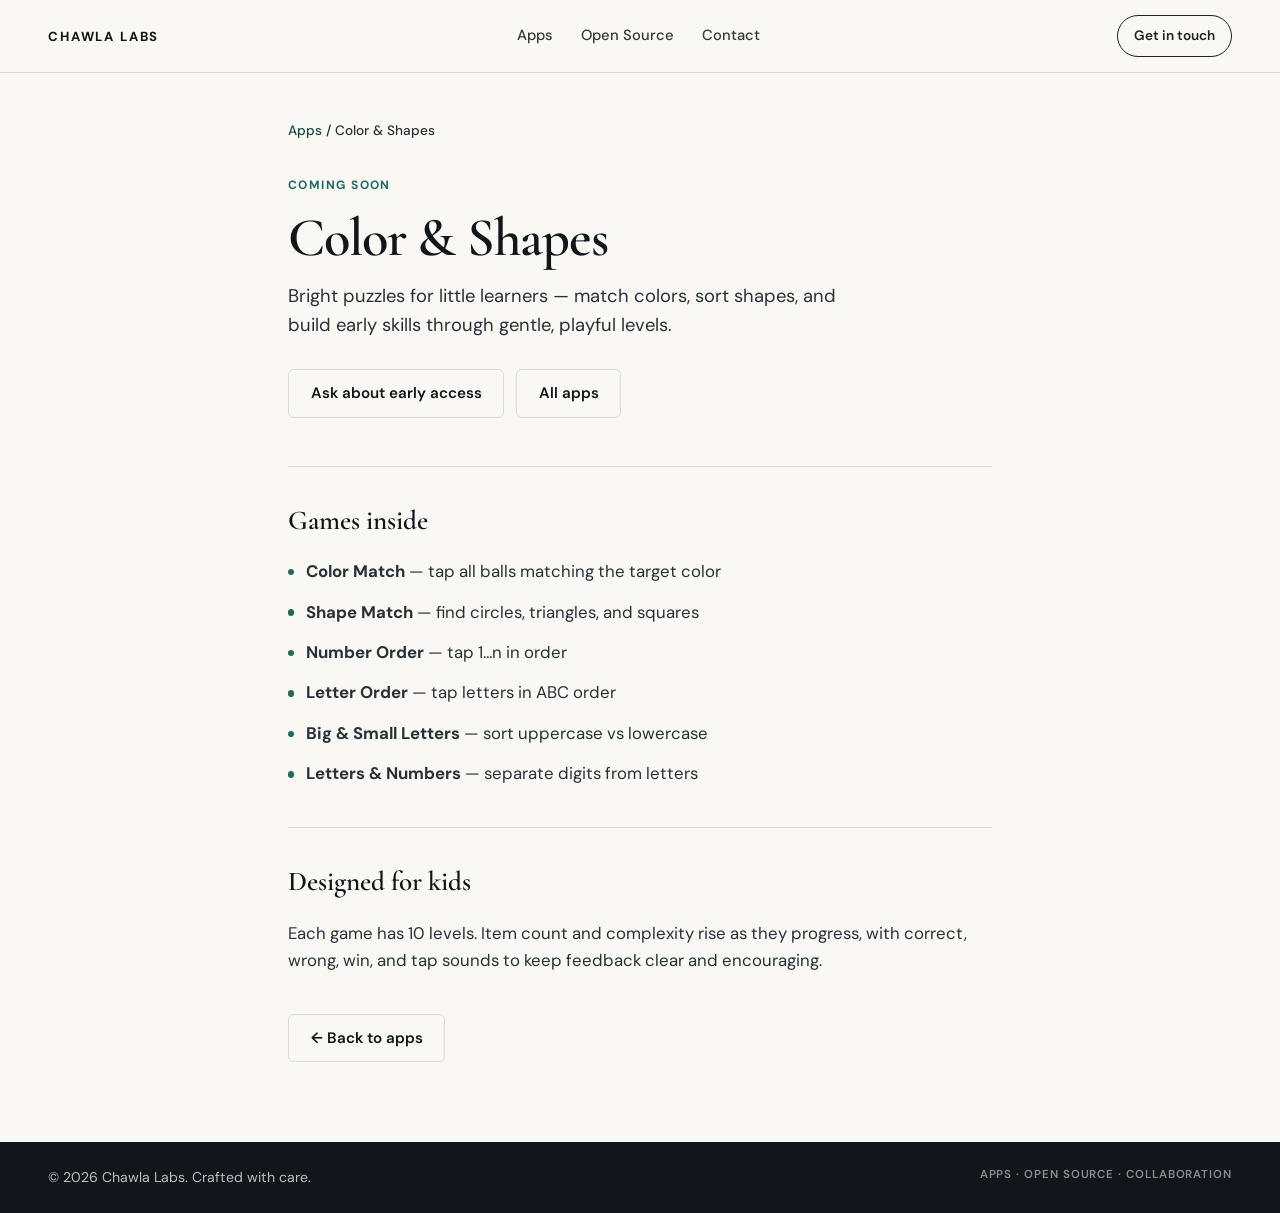
==== apps/color-shapes.html @ fd910014 "added website" ====
<!DOCTYPE html>
<html lang="en">
  <head>
    <meta charset="UTF-8" />
    <meta name="viewport" content="width=device-width, initial-scale=1.0" />
    <title>Color &amp; Shapes — Chawla Labs</title>
    <meta
      name="description"
      content="Color & Shapes — kids learning games for matching colors, shapes, numbers, and letters. Coming soon from Chawla Labs."
    />
    <link rel="preconnect" href="https://fonts.googleapis.com" />
    <link rel="preconnect" href="https://fonts.gstatic.com" crossorigin />
    <link
      href="https://fonts.googleapis.com/css2?family=Cormorant+Garamond:ital,wght@0,500;0,600;1,500&family=DM+Sans:opsz,wght@9..40,400;9..40,500;9..40,600;9..40,700&display=swap"
      rel="stylesheet"
    />
    <link rel="stylesheet" href="../styles.css" />
  </head>
  <body class="page-app">
    <a class="skip-link" href="#main">Skip to content</a>

    <header class="site-header is-solid" data-reveal>
      <a class="logo" href="../index.html">Chawla Labs</a>
      <nav class="nav" aria-label="Primary">
        <a href="../index.html#apps">Apps</a>
        <a href="../index.html#open-source">Open Source</a>
        <a href="../index.html#contact">Contact</a>
      </nav>
      <a class="nav-cta" href="../index.html#contact">Get in touch</a>
    </header>

    <main id="main" class="app-page">
      <div class="app-page-inner">
        <p class="app-crumb" data-reveal>
          <a href="../index.html#apps">Apps</a> / Color &amp; Shapes
        </p>

        <p class="app-status" data-reveal>Coming soon</p>
        <h1 data-reveal>Color &amp; Shapes</h1>
        <p class="app-lead" data-reveal>
          Bright puzzles for little learners — match colors, sort shapes, and
          build early skills through gentle, playful levels.
        </p>

        <div class="app-actions" data-reveal>
          <a class="btn btn-ghost btn-ghost-ink" href="../index.html#contact">
            Ask about early access
          </a>
          <a class="btn btn-ghost btn-ghost-ink" href="../index.html#apps">
            All apps
          </a>
        </div>

        <section class="app-block" data-reveal>
          <h2>Games inside</h2>
          <ul class="app-features">
            <li><strong>Color Match</strong> — tap all balls matching the target color</li>
            <li><strong>Shape Match</strong> — find circles, triangles, and squares</li>
            <li><strong>Number Order</strong> — tap 1…n in order</li>
            <li><strong>Letter Order</strong> — tap letters in ABC order</li>
            <li><strong>Big &amp; Small Letters</strong> — sort uppercase vs lowercase</li>
            <li><strong>Letters &amp; Numbers</strong> — separate digits from letters</li>
          </ul>
        </section>

        <section class="app-block" data-reveal>
          <h2>Designed for kids</h2>
          <p>
            Each game has 10 levels. Item count and complexity rise as they
            progress, with correct, wrong, win, and tap sounds to keep feedback
            clear and encouraging.
          </p>
        </section>

        <p class="app-back" data-reveal>
          <a class="btn btn-ghost btn-ghost-ink" href="../index.html#apps">
            ← Back to apps
          </a>
        </p>
      </div>
    </main>

    <footer class="site-footer">
      <p>© <span id="year"></span> Chawla Labs. Crafted with care.</p>
      <p class="footer-note">Apps · Open Source · Collaboration</p>
    </footer>

    <script src="../main.js" defer></script>
  </body>
</html>
---- styles.css ----
/* Chawla Labs — design tokens & layout */

:root {
  --ink: #12151a;
  --ink-soft: #2a3038;
  --paper: #f3efe6;
  --paper-muted: #e4ddd0;
  --foam: #faf8f4;
  --accent: #1f6b5c;
  --accent-deep: #134a40;
  --accent-glow: rgba(31, 107, 92, 0.35);
  --line: rgba(255, 255, 255, 0.55);
  --line-dark: rgba(18, 21, 26, 0.12);
  --white: #ffffff;
  --shadow: 0 24px 60px rgba(12, 16, 22, 0.28);

  --font-display: "Cormorant Garamond", "Times New Roman", serif;
  --font-sans: "DM Sans", "Segoe UI", sans-serif;

  --ease: cubic-bezier(0.22, 1, 0.36, 1);
  --header-h: 4.5rem;
  --max: 68rem;
}

*,
*::before,
*::after {
  box-sizing: border-box;
}

html {
  scroll-behavior: smooth;
}

body {
  margin: 0;
  font-family: var(--font-sans);
  font-size: 1.05rem;
  line-height: 1.6;
  color: var(--ink);
  background: var(--foam);
  -webkit-font-smoothing: antialiased;
  text-rendering: optimizeLegibility;
}

img {
  max-width: 100%;
  display: block;
}

a {
  color: inherit;
  text-decoration: none;
}

ul {
  list-style: none;
  margin: 0;
  padding: 0;
}

h1,
h2,
h3,
p {
  margin: 0;
}

.sr-only {
  position: absolute;
  width: 1px;
  height: 1px;
  padding: 0;
  margin: -1px;
  overflow: hidden;
  clip: rect(0, 0, 0, 0);
  white-space: nowrap;
  border: 0;
}

.skip-link {
  position: absolute;
  left: 1rem;
  top: -3rem;
  z-index: 100;
  padding: 0.6rem 1rem;
  background: var(--white);
  color: var(--ink);
  border-radius: 0.4rem;
  font-weight: 600;
}

.skip-link:focus {
  top: 1rem;
}

/* Header */

.site-header {
  position: fixed;
  inset: 0 0 auto;
  z-index: 40;
  display: flex;
  align-items: center;
  justify-content: space-between;
  gap: 1.5rem;
  height: var(--header-h);
  padding: 0 clamp(1.25rem, 4vw, 3rem);
  color: var(--white);
  transition: background 0.35s var(--ease), color 0.35s var(--ease),
    box-shadow 0.35s var(--ease), backdrop-filter 0.35s var(--ease);
}

.site-header.is-solid {
  background: rgba(250, 248, 244, 0.92);
  color: var(--ink);
  box-shadow: 0 1px 0 var(--line-dark);
  backdrop-filter: blur(12px);
}

.logo {
  font-weight: 700;
  letter-spacing: 0.14em;
  text-transform: uppercase;
  font-size: 0.82rem;
}

.nav {
  display: none;
  gap: 1.75rem;
  font-size: 0.92rem;
  font-weight: 500;
}

.nav a {
  opacity: 0.85;
  transition: opacity 0.2s var(--ease);
}

.nav a:hover,
.nav a:focus-visible {
  opacity: 1;
}

.nav-cta {
  font-size: 0.85rem;
  font-weight: 600;
  padding: 0.55rem 1rem;
  border: 1px solid currentColor;
  border-radius: 999px;
  opacity: 0.95;
  transition: background 0.25s var(--ease), color 0.25s var(--ease);
}

.site-header.is-solid .nav-cta:hover,
.nav-cta:hover {
  background: var(--accent);
  border-color: var(--accent);
  color: var(--white);
}

@media (min-width: 768px) {
  .nav {
    display: flex;
  }
}

/* Hero */

.hero {
  position: relative;
  min-height: 100svh;
  display: grid;
  place-items: center;
  color: var(--white);
  overflow: hidden;
  isolation: isolate;
}

.hero-media {
  position: absolute;
  inset: 0;
  z-index: -2;
}

.hero-media img {
  width: 100%;
  height: 100%;
  object-fit: cover;
  object-position: center 35%;
  transform: scale(1.04);
  animation: hero-drift 28s var(--ease) infinite alternate;
}

.hero-veil {
  position: absolute;
  inset: 0;
  background:
    linear-gradient(
      180deg,
      rgba(10, 14, 20, 0.55) 0%,
      rgba(10, 14, 20, 0.35) 38%,
      rgba(10, 14, 20, 0.72) 72%,
      rgba(10, 14, 20, 0.9) 100%
    ),
    radial-gradient(
      ellipse 80% 55% at 50% 20%,
      rgba(20, 40, 50, 0.15),
      transparent 70%
    );
}

.hero-content {
  width: min(100% - 2.5rem, 42rem);
  text-align: center;
  padding: calc(var(--header-h) + 2rem) 0 5rem;
}

.brand {
  font-family: var(--font-sans);
  font-size: clamp(2.8rem, 9vw, 5.5rem);
  font-weight: 700;
  letter-spacing: 0.18em;
  text-transform: uppercase;
  line-height: 1.05;
  margin-bottom: 1.5rem;
  position: relative;
  display: inline-block;
  padding: 0.45rem 0 0.95rem;
}

.brand::before,
.brand::after {
  content: "";
  position: absolute;
  left: 50%;
  width: min(100%, 22rem);
  height: 1px;
  border-top: 1px dashed var(--line);
  transform: translateX(-50%);
}

.brand::before {
  top: 0;
}

.brand::after {
  bottom: 0;
}

.lede {
  max-width: 32rem;
  margin: 0 auto 2rem;
  font-size: clamp(1rem, 2vw, 1.15rem);
  color: rgba(255, 255, 255, 0.88);
  font-weight: 400;
}

.hero-actions {
  display: flex;
  flex-wrap: wrap;
  gap: 0.85rem;
  justify-content: center;
}

.btn {
  display: inline-flex;
  align-items: center;
  justify-content: center;
  gap: 0.5rem;
  min-height: 2.85rem;
  padding: 0.7rem 1.35rem;
  border-radius: 0.35rem;
  font-family: inherit;
  font-size: 0.95rem;
  font-weight: 600;
  border: 1px solid transparent;
  cursor: pointer;
  transition: transform 0.25s var(--ease), background 0.25s var(--ease),
    border-color 0.25s var(--ease), color 0.25s var(--ease),
    box-shadow 0.25s var(--ease);
}

.btn:hover {
  transform: translateY(-1px);
}

.btn:focus-visible {
  outline: 2px solid var(--white);
  outline-offset: 3px;
}

.btn-primary {
  background: var(--accent);
  color: var(--white);
  box-shadow: 0 10px 30px var(--accent-glow);
}

.btn-primary:hover {
  background: var(--accent-deep);
}

.btn-ghost {
  background: transparent;
  color: var(--white);
  border-color: rgba(255, 255, 255, 0.45);
}

.btn-ghost:hover {
  background: rgba(255, 255, 255, 0.1);
  border-color: rgba(255, 255, 255, 0.8);
}

.btn-ghost-ink {
  color: var(--ink);
  border-color: var(--line-dark);
}

.btn-ghost-ink:hover {
  background: rgba(18, 21, 26, 0.05);
  border-color: var(--ink);
}

.btn-wide {
  width: 100%;
}

.scroll-cue {
  position: absolute;
  bottom: 1.75rem;
  left: 50%;
  transform: translateX(-50%);
  width: 1.4rem;
  height: 2.2rem;
  border: 1px solid rgba(255, 255, 255, 0.45);
  border-radius: 999px;
}

.scroll-cue span {
  display: block;
  width: 0.28rem;
  height: 0.28rem;
  margin: 0.4rem auto 0;
  border-radius: 50%;
  background: var(--white);
  animation: cue-fall 1.8s var(--ease) infinite;
}

/* Sections */

.section {
  padding: clamp(4.5rem, 10vw, 7.5rem) 0;
  position: relative;
}

.section-inner {
  width: min(100% - 2.5rem, var(--max));
  margin-inline: auto;
}

.section-head {
  max-width: 36rem;
  margin-bottom: clamp(2.5rem, 5vw, 3.5rem);
}

.section-head.light {
  color: var(--white);
  text-align: center;
  margin-inline: auto;
}

.eyebrow {
  font-size: 0.78rem;
  font-weight: 700;
  letter-spacing: 0.22em;
  text-transform: uppercase;
  color: var(--accent);
  margin-bottom: 0.85rem;
}

.section-head h2 {
  font-family: var(--font-display);
  font-weight: 500;
  font-size: clamp(2.2rem, 4.5vw, 3.2rem);
  line-height: 1.12;
  letter-spacing: -0.015em;
  margin-bottom: 0.85rem;
}

.section-head p {
  color: var(--ink-soft);
  font-size: 1.05rem;
}

.section-head.light p {
  color: rgba(255, 255, 255, 0.82);
  font-size: 1.1rem;
}

/* Apps */

.apps {
  background:
    linear-gradient(180deg, #ebe4d6 0%, var(--paper) 45%, var(--foam) 100%);
  padding-bottom: clamp(2rem, 4vw, 3rem);
}

.work-list {
  display: grid;
  gap: 0;
  border-top: 1px solid var(--line-dark);
}

.work-item {
  display: grid;
  grid-template-columns: auto 1fr;
  gap: 1rem 1.5rem;
  align-items: start;
  padding: 1.75rem 0;
  border-bottom: 1px solid var(--line-dark);
  transition: background 0.3s var(--ease);
}

a.work-item-link {
  color: inherit;
  text-decoration: none;
  cursor: pointer;
  border-radius: 0.35rem;
  margin: 0 -0.75rem;
  padding-inline: 0.75rem;
}

a.work-item-link:hover,
a.work-item-link:focus-visible {
  background: rgba(255, 255, 255, 0.45);
}

a.work-item-link:focus-visible {
  outline: 2px solid var(--accent);
  outline-offset: 2px;
}

a.work-item-link:hover h3,
a.work-item-link:focus-visible h3 {
  color: var(--accent-deep);
}

.work-item:hover {
  background: rgba(255, 255, 255, 0.35);
}

a.work-item-link:hover {
  background: rgba(255, 255, 255, 0.45);
}

.work-index {
  font-family: var(--font-display);
  font-size: 1.35rem;
  color: var(--accent);
  line-height: 1.4;
  min-width: 2rem;
}

.work-body h3 {
  font-size: 1.25rem;
  font-weight: 600;
  margin-bottom: 0.4rem;
  letter-spacing: -0.01em;
  transition: color 0.2s var(--ease);
}

.work-body p {
  color: var(--ink-soft);
  max-width: 38rem;
}

.work-meta {
  grid-column: 2;
  font-size: 0.78rem;
  font-weight: 600;
  letter-spacing: 0.08em;
  text-transform: uppercase;
  color: var(--accent-deep);
  opacity: 0.75;
}

.work-meta-link {
  opacity: 1;
  transition: color 0.2s var(--ease), opacity 0.2s var(--ease);
}

.work-meta-link:hover,
.work-meta-link:focus-visible {
  color: var(--accent);
}

@media (min-width: 720px) {
  .work-item {
    grid-template-columns: auto 1fr auto;
    align-items: center;
  }

  .work-meta {
    grid-column: auto;
  }
}

/* Open source */

.open-source {
  background:
    radial-gradient(ellipse 70% 50% at 100% 0%, rgba(31, 107, 92, 0.08), transparent),
    var(--foam);
  padding-top: clamp(2rem, 4vw, 3rem);
}

.oss-list {
  display: grid;
  gap: 1.25rem;
}

@media (min-width: 800px) {
  .oss-list {
    grid-template-columns: repeat(3, 1fr);
    gap: 1.5rem;
  }
}

.oss-link {
  display: flex;
  flex-direction: column;
  height: 100%;
  padding: 1.6rem 0 0.25rem;
  border-top: 2px solid var(--ink);
  transition: border-color 0.25s var(--ease), transform 0.25s var(--ease);
}

.oss-link:hover,
.oss-link:focus-visible {
  border-color: var(--accent);
  transform: translateY(-3px);
}

.oss-link h3 {
  font-family: var(--font-display);
  font-size: 1.7rem;
  font-weight: 600;
  margin-bottom: 0.65rem;
}

.oss-link p {
  color: var(--ink-soft);
  flex: 1;
  margin-bottom: 1.25rem;
  font-size: 0.98rem;
}

.oss-tag {
  font-size: 0.75rem;
  font-weight: 600;
  letter-spacing: 0.1em;
  text-transform: uppercase;
  color: var(--accent);
}

/* Contact */

.contact {
  padding: 0;
  min-height: 85svh;
  display: grid;
  place-items: center;
  color: var(--white);
  overflow: hidden;
}

.contact-backdrop {
  position: absolute;
  inset: 0;
  z-index: -1;
}

.contact-backdrop img {
  width: 100%;
  height: 100%;
  object-fit: cover;
  object-position: center 60%;
  filter: saturate(0.9);
}

.contact-veil {
  position: absolute;
  inset: 0;
  background: linear-gradient(
    180deg,
    rgba(8, 12, 18, 0.78) 0%,
    rgba(8, 12, 18, 0.82) 50%,
    rgba(8, 12, 18, 0.9) 100%
  );
}

.contact-inner {
  width: min(100% - 2.5rem, 28rem);
  padding: clamp(5rem, 12vw, 7rem) 0;
}

.contact-form {
  display: grid;
  gap: 1rem;
}

.field input,
.field textarea {
  width: 100%;
  padding: 0.95rem 1rem;
  font: inherit;
  color: var(--white);
  background: rgba(8, 12, 18, 0.35);
  border: 1px solid rgba(255, 255, 255, 0.55);
  border-radius: 0.45rem;
  transition: border-color 0.2s var(--ease), background 0.2s var(--ease);
}

.field input::placeholder,
.field textarea::placeholder {
  color: rgba(255, 255, 255, 0.65);
}

.field input:focus,
.field textarea:focus {
  outline: none;
  border-color: var(--white);
  background: rgba(8, 12, 18, 0.5);
}

.field textarea {
  resize: vertical;
  min-height: 7rem;
}

.form-status {
  text-align: center;
  font-size: 0.95rem;
  color: rgba(255, 255, 255, 0.9);
}

.form-status.is-visible {
  display: block;
}

/* Footer */

.site-footer {
  display: flex;
  flex-wrap: wrap;
  justify-content: space-between;
  gap: 0.75rem 1.5rem;
  padding: 1.5rem clamp(1.25rem, 4vw, 3rem);
  background: var(--ink);
  color: rgba(255, 255, 255, 0.72);
  font-size: 0.88rem;
}

.footer-note {
  letter-spacing: 0.08em;
  text-transform: uppercase;
  font-size: 0.72rem;
  font-weight: 600;
  opacity: 0.7;
}

/* Motion */

[data-reveal] {
  opacity: 0;
  transform: translateY(1.1rem);
  transition: opacity 0.8s var(--ease), transform 0.8s var(--ease);
}

[data-reveal].is-visible {
  opacity: 1;
  transform: none;
}

.hero [data-reveal]:nth-child(1) {
  transition-delay: 0.05s;
}
.hero [data-reveal]:nth-child(2) {
  transition-delay: 0.18s;
}
.hero [data-reveal]:nth-child(3) {
  transition-delay: 0.3s;
}
.hero [data-reveal]:nth-child(4) {
  transition-delay: 0.42s;
}

.work-list > li[data-reveal].is-visible:nth-child(1) {
  transition-delay: 0.05s;
}
.work-list > li[data-reveal].is-visible:nth-child(2) {
  transition-delay: 0.12s;
}
.work-list > li[data-reveal].is-visible:nth-child(3) {
  transition-delay: 0.2s;
}
.work-list > li[data-reveal].is-visible:nth-child(4) {
  transition-delay: 0.28s;
}

.oss-list li[data-reveal].is-visible:nth-child(1) {
  transition-delay: 0.05s;
}
.oss-list li[data-reveal].is-visible:nth-child(2) {
  transition-delay: 0.12s;
}
.oss-list li[data-reveal].is-visible:nth-child(3) {
  transition-delay: 0.2s;
}

@keyframes hero-drift {
  from {
    transform: scale(1.04) translate3d(0, 0, 0);
  }
  to {
    transform: scale(1.1) translate3d(0, -1.5%, 0);
  }
}

@keyframes cue-fall {
  0% {
    opacity: 1;
    transform: translateY(0);
  }
  70% {
    opacity: 0;
    transform: translateY(0.85rem);
  }
  100% {
    opacity: 0;
    transform: translateY(0.85rem);
  }
}

@media (prefers-reduced-motion: reduce) {
  html {
    scroll-behavior: auto;
  }

  *,
  *::before,
  *::after {
    animation-duration: 0.01ms !important;
    animation-iteration-count: 1 !important;
    transition-duration: 0.01ms !important;
  }

  [data-reveal] {
    opacity: 1;
    transform: none;
  }

  .hero-media img {
    transform: none;
  }
}

/* App detail pages */

body.page-app {
  background: var(--foam);
}

body.page-app .site-header {
  background: rgba(250, 248, 244, 0.94);
  color: var(--ink);
  box-shadow: 0 1px 0 var(--line-dark);
  backdrop-filter: blur(12px);
}

.app-page {
  padding: calc(var(--header-h) + 3rem) 0 5rem;
}

.app-page-inner {
  width: min(100% - 2.5rem, 44rem);
  margin-inline: auto;
}

.app-crumb {
  font-size: 0.85rem;
  font-weight: 500;
  color: var(--ink-soft);
  margin-bottom: 1.75rem;
}

.app-crumb a {
  color: var(--accent-deep);
  text-decoration: underline;
  text-underline-offset: 0.15em;
  text-decoration-color: transparent;
  transition: text-decoration-color 0.2s var(--ease);
}

.app-crumb a:hover,
.app-crumb a:focus-visible {
  text-decoration-color: currentColor;
}

.app-status {
  display: inline-block;
  font-size: 0.75rem;
  font-weight: 700;
  letter-spacing: 0.12em;
  text-transform: uppercase;
  color: var(--accent);
  margin-bottom: 0.85rem;
}

.app-page h1 {
  font-family: var(--font-display);
  font-weight: 600;
  font-size: clamp(2.4rem, 5vw, 3.4rem);
  line-height: 1.1;
  letter-spacing: -0.02em;
  margin-bottom: 0.85rem;
}

.app-lead {
  font-size: 1.15rem;
  color: var(--ink-soft);
  max-width: 36rem;
  margin-bottom: 1.75rem;
}

.app-actions {
  display: flex;
  flex-wrap: wrap;
  gap: 0.75rem;
  margin-bottom: 3rem;
}

.app-page .btn-primary:focus-visible {
  outline-color: var(--accent);
}

.app-block {
  margin-bottom: 2.5rem;
  padding-top: 2rem;
  border-top: 1px solid var(--line-dark);
}

.app-block h2 {
  font-family: var(--font-display);
  font-size: 1.7rem;
  font-weight: 600;
  margin-bottom: 1rem;
}

.app-block p {
  color: var(--ink-soft);
  margin-bottom: 0.85rem;
}

.app-features {
  display: grid;
  gap: 0.85rem;
  padding: 0;
  margin: 0;
  list-style: none;
}

.app-features li {
  padding-left: 1.15rem;
  position: relative;
  color: var(--ink-soft);
}

.app-features li::before {
  content: "";
  position: absolute;
  left: 0;
  top: 0.65em;
  width: 0.4rem;
  height: 0.4rem;
  border-radius: 50%;
  background: var(--accent);
}

.app-table {
  width: 100%;
  border-collapse: collapse;
  font-size: 0.95rem;
  margin-top: 0.5rem;
}

.app-table th,
.app-table td {
  text-align: left;
  padding: 0.7rem 0.65rem;
  border-bottom: 1px solid var(--line-dark);
}

.app-table th {
  font-size: 0.75rem;
  letter-spacing: 0.08em;
  text-transform: uppercase;
  color: var(--accent-deep);
}

.app-table td {
  color: var(--ink-soft);
}

.app-back {
  margin-top: 1rem;
}
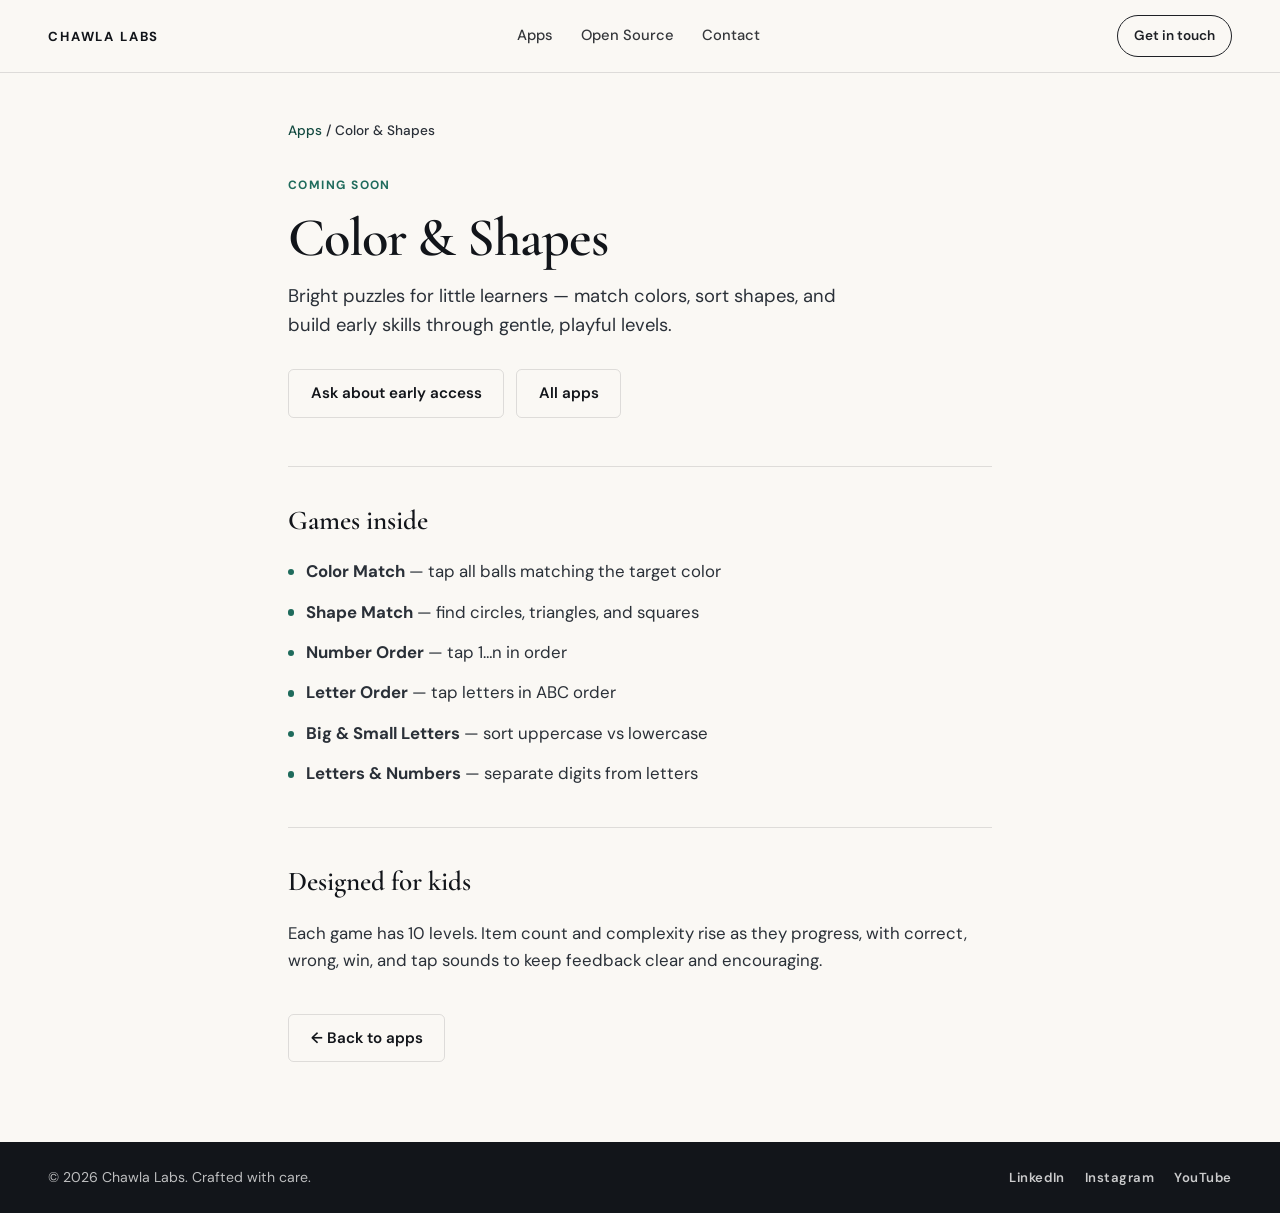
==== commit ed9b3106: "added SM" ====
--- a/apps/color-shapes.html
+++ b/apps/color-shapes.html
@@ -80,9 +80,25 @@
       </div>
     </main>
 
-    <footer class="site-footer">
+        <footer class="site-footer">
       <p>© <span id="year"></span> Chawla Labs. Crafted with care.</p>
-      <p class="footer-note">Apps · Open Source · Collaboration</p>
+      <nav class="social-links" aria-label="Social">
+        <a
+          href="https://www.linkedin.com/company/chawla-labs"
+          target="_blank"
+          rel="noopener noreferrer"
+        >LinkedIn</a>
+        <a
+          href="https://www.instagram.com/chawla_labs/"
+          target="_blank"
+          rel="noopener noreferrer"
+        >Instagram</a>
+        <a
+          href="https://www.youtube.com/@ChawlaLabs"
+          target="_blank"
+          rel="noopener noreferrer"
+        >YouTube</a>
+      </nav>
     </footer>
 
     <script src="../main.js" defer></script>
--- a/styles.css
+++ b/styles.css
@@ -157,6 +157,60 @@
   background: var(--accent);
   border-color: var(--accent);
   color: var(--white);
+}
+
+/* Left social rail */
+
+.social-rail {
+  position: fixed;
+  left: clamp(0.65rem, 2vw, 1.15rem);
+  top: 50%;
+  transform: translateY(-50%);
+  z-index: 35;
+  display: none;
+  flex-direction: column;
+  gap: 0.65rem;
+}
+
+@media (min-width: 700px) {
+  .social-rail {
+    display: flex;
+  }
+}
+
+.social-rail a {
+  display: grid;
+  place-items: center;
+  width: 2.35rem;
+  height: 2.35rem;
+  border-radius: 0.45rem;
+  color: var(--white);
+  background: rgba(8, 12, 18, 0.45);
+  border: 1px solid rgba(255, 255, 255, 0.35);
+  backdrop-filter: blur(8px);
+  transition: background 0.25s var(--ease), border-color 0.25s var(--ease),
+    color 0.25s var(--ease), transform 0.25s var(--ease);
+}
+
+.social-rail a:hover,
+.social-rail a:focus-visible {
+  background: var(--accent);
+  border-color: var(--accent);
+  color: var(--white);
+  transform: translateY(-2px);
+}
+
+.site-header.is-solid ~ .social-rail a {
+  color: var(--ink);
+  background: rgba(250, 248, 244, 0.88);
+  border-color: var(--line-dark);
+}
+
+.site-header.is-solid ~ .social-rail a:hover,
+.site-header.is-solid ~ .social-rail a:focus-visible {
+  color: var(--white);
+  background: var(--accent);
+  border-color: var(--accent);
 }
 
 @media (min-width: 768px) {
@@ -600,13 +654,91 @@
 }
 
 .contact-inner {
-  width: min(100% - 2.5rem, 28rem);
+  width: min(100% - 2.5rem, 58rem);
   padding: clamp(5rem, 12vw, 7rem) 0;
+  display: grid;
+  gap: 2.5rem 3.5rem;
+  align-items: start;
+}
+
+@media (min-width: 800px) {
+  .contact-inner {
+    grid-template-columns: minmax(0, 1.15fr) minmax(0, 0.85fr);
+  }
+}
+
+.contact-copy .section-head {
+  text-align: left;
+  margin-inline: 0;
 }
 
 .contact-form {
   display: grid;
   gap: 1rem;
+}
+
+.contact-social {
+  padding-top: 0.25rem;
+}
+
+.contact-social-label {
+  font-size: 0.78rem;
+  font-weight: 700;
+  letter-spacing: 0.16em;
+  text-transform: uppercase;
+  color: rgba(255, 255, 255, 0.7);
+  margin-bottom: 1.25rem;
+}
+
+.contact-social-list {
+  display: grid;
+  gap: 0.85rem;
+}
+
+.contact-social-list a {
+  display: flex;
+  align-items: center;
+  gap: 1rem;
+  padding: 0.95rem 1.1rem;
+  border: 1px solid rgba(255, 255, 255, 0.35);
+  border-radius: 0.5rem;
+  background: rgba(8, 12, 18, 0.3);
+  color: var(--white);
+  transition: background 0.25s var(--ease), border-color 0.25s var(--ease),
+    transform 0.25s var(--ease);
+}
+
+.contact-social-list a:hover,
+.contact-social-list a:focus-visible {
+  background: rgba(8, 12, 18, 0.5);
+  border-color: rgba(255, 255, 255, 0.75);
+  transform: translateY(-2px);
+}
+
+.social-icon {
+  display: grid;
+  place-items: center;
+  width: 2.6rem;
+  height: 2.6rem;
+  flex-shrink: 0;
+  border-radius: 0.4rem;
+  background: rgba(255, 255, 255, 0.1);
+}
+
+.social-text {
+  display: grid;
+  gap: 0.15rem;
+  min-width: 0;
+}
+
+.social-text strong {
+  font-size: 1rem;
+  font-weight: 600;
+}
+
+.social-text span {
+  font-size: 0.88rem;
+  color: rgba(255, 255, 255, 0.7);
 }
 
 .field input,
@@ -654,11 +786,31 @@
   display: flex;
   flex-wrap: wrap;
   justify-content: space-between;
+  align-items: center;
   gap: 0.75rem 1.5rem;
   padding: 1.5rem clamp(1.25rem, 4vw, 3rem);
   background: var(--ink);
   color: rgba(255, 255, 255, 0.72);
   font-size: 0.88rem;
+}
+
+.social-links {
+  display: flex;
+  flex-wrap: wrap;
+  gap: 1.25rem;
+}
+
+.social-links a {
+  font-size: 0.82rem;
+  font-weight: 600;
+  letter-spacing: 0.04em;
+  color: rgba(255, 255, 255, 0.78);
+  transition: color 0.2s var(--ease);
+}
+
+.social-links a:hover,
+.social-links a:focus-visible {
+  color: var(--white);
 }
 
 .footer-note {
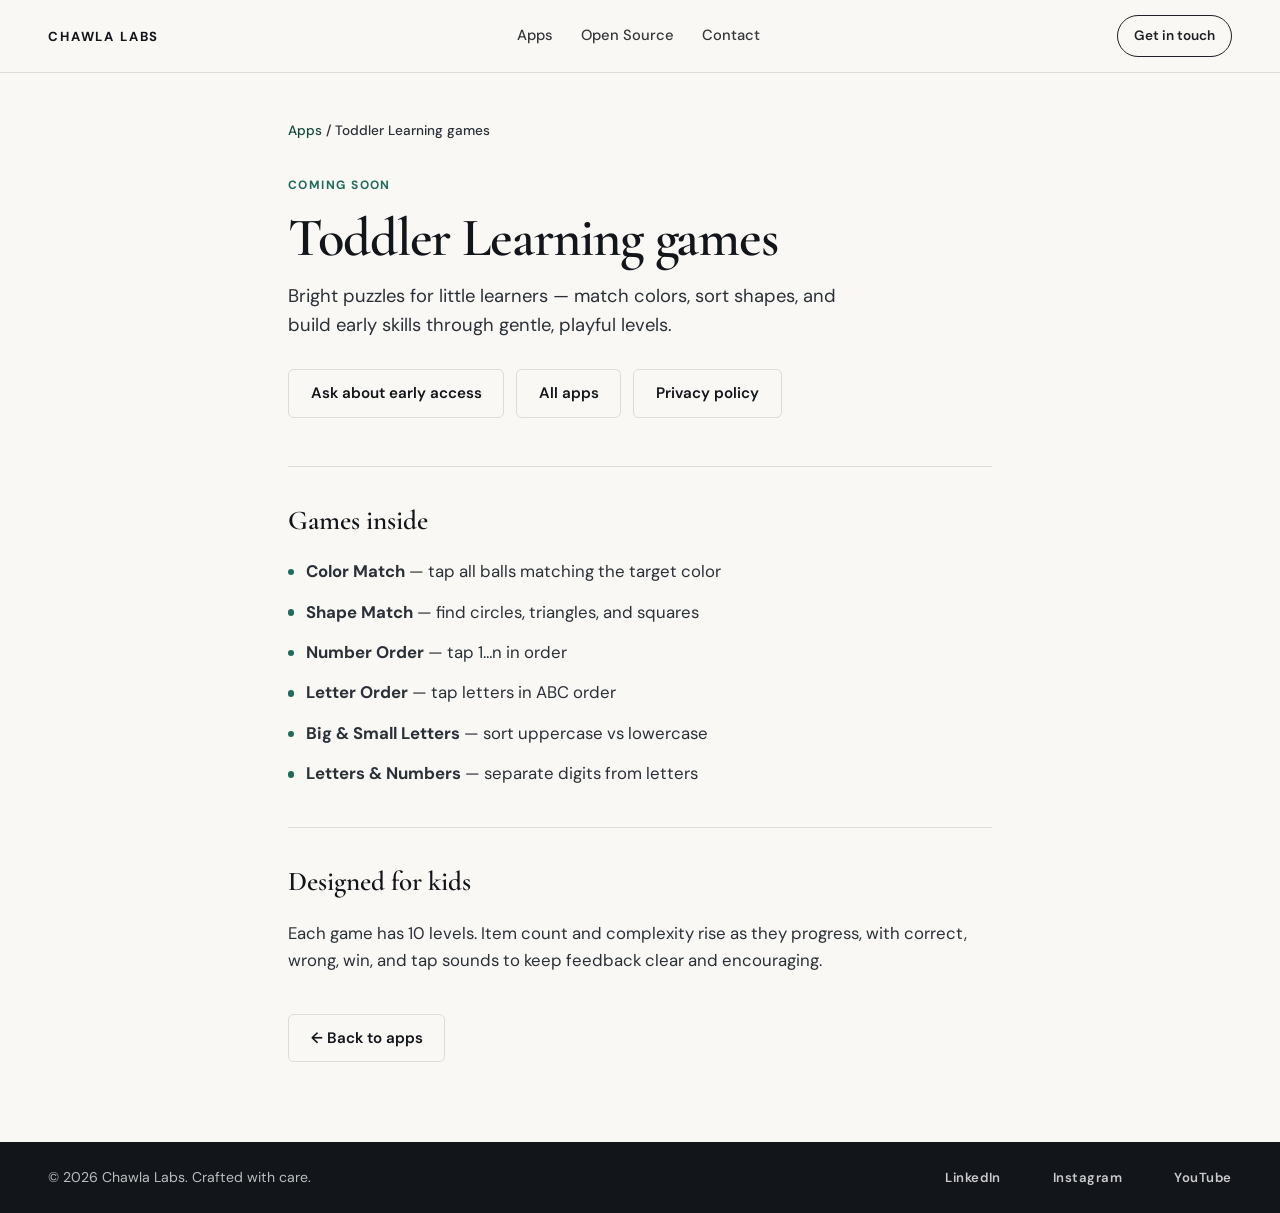
==== commit 9c628efb: "feat: rename color & shapes to Toddler Learning games and add privacy policy - Reorder shipped apps:" ====
--- a/apps/color-shapes.html
+++ b/apps/color-shapes.html
@@ -3,10 +3,10 @@
   <head>
     <meta charset="UTF-8" />
     <meta name="viewport" content="width=device-width, initial-scale=1.0" />
-    <title>Color &amp; Shapes — Chawla Labs</title>
+    <title>Toddler Learning games — Chawla Labs</title>
     <meta
       name="description"
-      content="Color & Shapes — kids learning games for matching colors, shapes, numbers, and letters. Coming soon from Chawla Labs."
+      content="Toddler Learning games — kids learning games for matching colors, shapes, numbers, and letters. Coming soon from Chawla Labs."
     />
     <link rel="preconnect" href="https://fonts.googleapis.com" />
     <link rel="preconnect" href="https://fonts.gstatic.com" crossorigin />
@@ -32,11 +32,11 @@
     <main id="main" class="app-page">
       <div class="app-page-inner">
         <p class="app-crumb" data-reveal>
-          <a href="../index.html#apps">Apps</a> / Color &amp; Shapes
+          <a href="../index.html#apps">Apps</a> / Toddler Learning games
         </p>
 
         <p class="app-status" data-reveal>Coming soon</p>
-        <h1 data-reveal>Color &amp; Shapes</h1>
+        <h1 data-reveal>Toddler Learning games</h1>
         <p class="app-lead" data-reveal>
           Bright puzzles for little learners — match colors, sort shapes, and
           build early skills through gentle, playful levels.
@@ -48,6 +48,9 @@
           </a>
           <a class="btn btn-ghost btn-ghost-ink" href="../index.html#apps">
             All apps
+          </a>
+          <a class="btn btn-ghost btn-ghost-ink" href="../toddler-learning-games/privacy/">
+            Privacy policy
           </a>
         </div>
 
--- a/styles.css
+++ b/styles.css
@@ -159,58 +159,10 @@
   color: var(--white);
 }
 
-/* Left social rail */
+/* Left social rail — hidden */
 
 .social-rail {
-  position: fixed;
-  left: clamp(0.65rem, 2vw, 1.15rem);
-  top: 50%;
-  transform: translateY(-50%);
-  z-index: 35;
-  display: none;
-  flex-direction: column;
-  gap: 0.65rem;
-}
-
-@media (min-width: 700px) {
-  .social-rail {
-    display: flex;
-  }
-}
-
-.social-rail a {
-  display: grid;
-  place-items: center;
-  width: 2.35rem;
-  height: 2.35rem;
-  border-radius: 0.45rem;
-  color: var(--white);
-  background: rgba(8, 12, 18, 0.45);
-  border: 1px solid rgba(255, 255, 255, 0.35);
-  backdrop-filter: blur(8px);
-  transition: background 0.25s var(--ease), border-color 0.25s var(--ease),
-    color 0.25s var(--ease), transform 0.25s var(--ease);
-}
-
-.social-rail a:hover,
-.social-rail a:focus-visible {
-  background: var(--accent);
-  border-color: var(--accent);
-  color: var(--white);
-  transform: translateY(-2px);
-}
-
-.site-header.is-solid ~ .social-rail a {
-  color: var(--ink);
-  background: rgba(250, 248, 244, 0.88);
-  border-color: var(--line-dark);
-}
-
-.site-header.is-solid ~ .social-rail a:hover,
-.site-header.is-solid ~ .social-rail a:focus-visible {
-  color: var(--white);
-  background: var(--accent);
-  border-color: var(--accent);
+  display: none !important;
 }
 
 @media (min-width: 768px) {
@@ -621,7 +573,7 @@
 
 .contact {
   padding: 0;
-  min-height: 85svh;
+  min-height: 100svh;
   display: grid;
   place-items: center;
   color: var(--white);
@@ -658,13 +610,17 @@
   padding: clamp(5rem, 12vw, 7rem) 0;
   display: grid;
   gap: 2.5rem 3.5rem;
-  align-items: start;
+  align-items: center;
 }
 
 @media (min-width: 800px) {
   .contact-inner {
-    grid-template-columns: minmax(0, 1.15fr) minmax(0, 0.85fr);
-  }
+    grid-template-columns: minmax(0, 1.1fr) minmax(0, 0.9fr);
+  }
+}
+
+.contact-copy {
+  justify-self: stretch;
 }
 
 .contact-copy .section-head {
@@ -678,7 +634,13 @@
 }
 
 .contact-social {
-  padding-top: 0.25rem;
+  justify-self: stretch;
+  align-self: center;
+  margin: 0.5rem 0 0.5rem 0.75rem;
+  padding: 1.35rem 1.35rem 1.5rem;
+  border: 1px solid rgba(255, 255, 255, 0.45);
+  border-radius: 0.65rem;
+  background: rgba(8, 12, 18, 0.28);
 }
 
 .contact-social-label {
@@ -797,7 +759,7 @@
 .social-links {
   display: flex;
   flex-wrap: wrap;
-  gap: 1.25rem;
+  gap: 0.75rem 3.25rem;
 }
 
 .social-links a {
@@ -1067,3 +1029,26 @@
 .app-back {
   margin-top: 1rem;
 }
+
+.policy-meta {
+  color: var(--ink-soft);
+  font-size: 0.95rem;
+  margin-bottom: 2.25rem;
+  padding: 1rem 1.15rem;
+  background: var(--white);
+  border-radius: 0.65rem;
+  border: 1px solid var(--line-dark);
+}
+
+.policy-meta code {
+  font-size: 0.88em;
+  background: var(--paper);
+  padding: 0.1em 0.35em;
+  border-radius: 0.25rem;
+}
+
+.app-block a {
+  color: var(--accent-deep);
+  text-decoration: underline;
+  text-underline-offset: 0.15em;
+}
